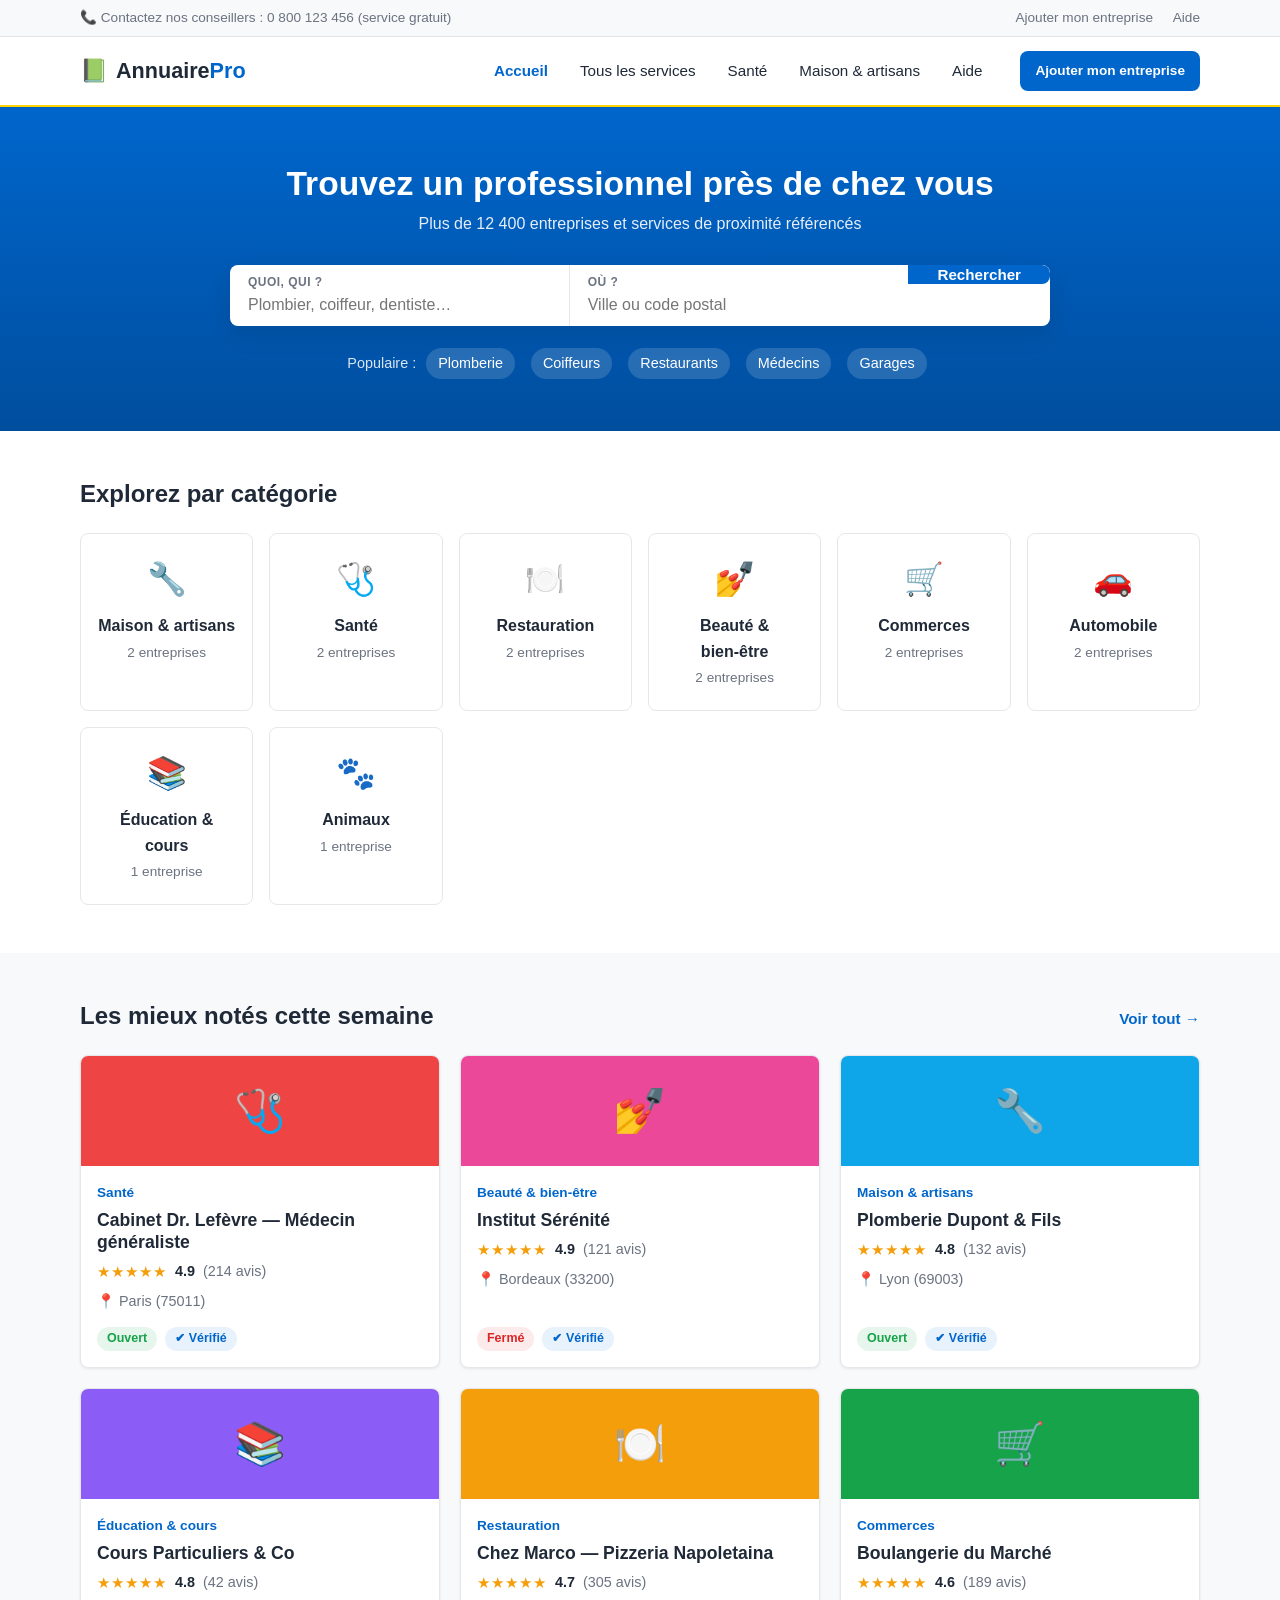
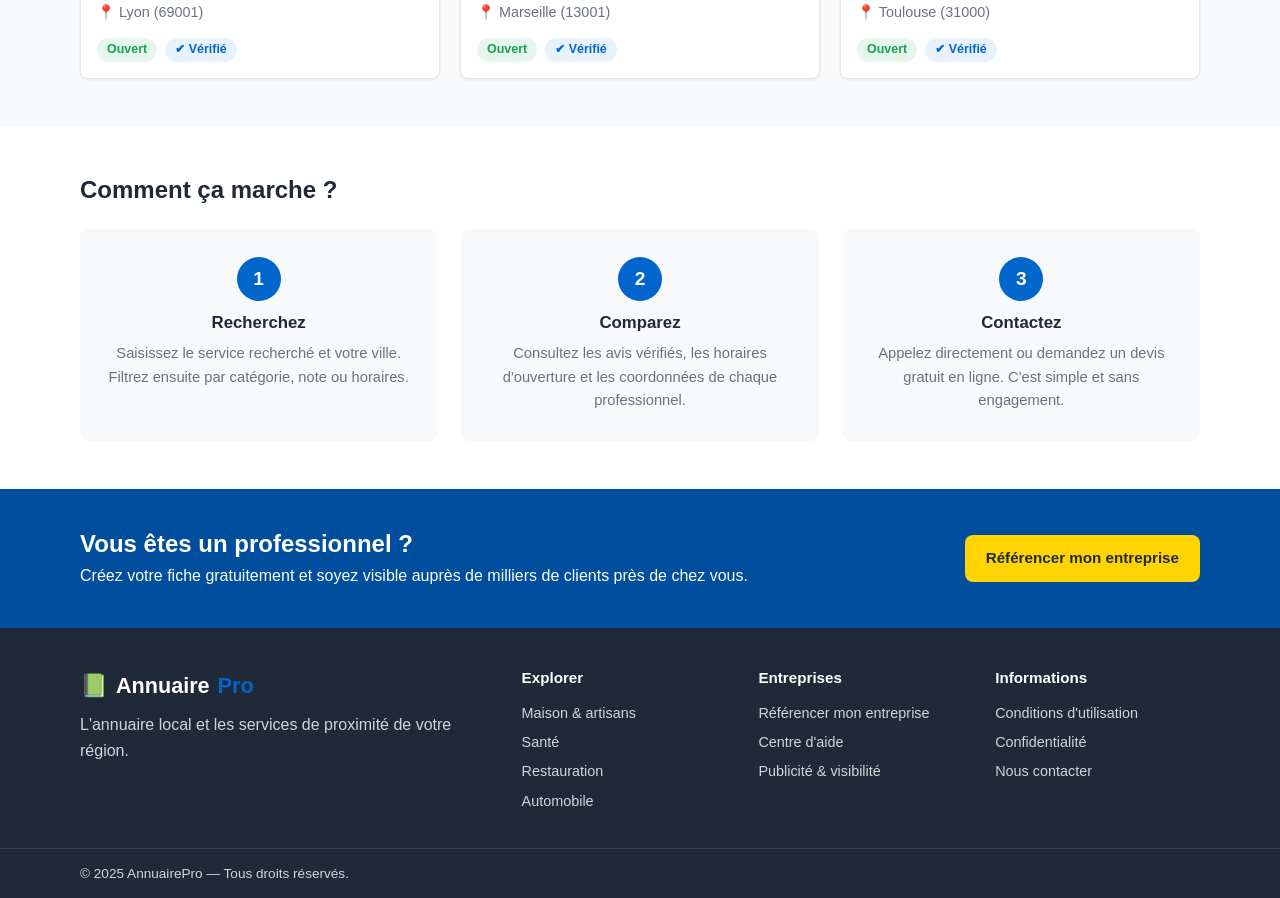
==== index.html @ 52ac72c9 "Site statique annuaire local et services de proximité - Accueil avec recherche quoi/où, catégories e" ====
<!DOCTYPE html>
<html lang="fr">
<head>
  <meta charset="UTF-8">
  <meta name="viewport" content="width=device-width, initial-scale=1.0">
  <title>Annuaire Pro — Trouvez les professionnels et services près de chez vous</title>
  <meta name="description" content="Annuaire local et services de proximité : commerce, artisans, santé, restaurants. Trouvez un professionnel près de chez vous en quelques secondes.">
  <link rel="stylesheet" href="css/styles.css">
</head>
<body>

  <!-- Barre utilitaire -->
  <div class="topbar">
    <div class="container topbar-inner">
      <span>📞 Contactez nos conseillers : 0 800 123 456 (service gratuit)</span>
      <div class="topbar-links">
        <a href="ajouter.html">Ajouter mon entreprise</a>
        <a href="aide.html">Aide</a>
      </div>
    </div>
  </div>

  <!-- En-tête -->
  <header class="site-header">
    <div class="container header-inner">
      <a href="index.html" class="logo">
        <span class="logo-icon">📗</span>
        <span class="logo-text">Annuaire<span class="logo-accent">Pro</span></span>
      </a>
      <nav class="main-nav">
        <a href="index.html" class="active">Accueil</a>
        <a href="services.html">Tous les services</a>
        <a href="services.html?cat=sante">Santé</a>
        <a href="services.html?cat=maison">Maison &amp; artisans</a>
        <a href="aide.html">Aide</a>
      </nav>
      <a href="ajouter.html" class="btn btn-primary btn-sm">Ajouter mon entreprise</a>
      <button class="nav-toggle" aria-label="Ouvrir le menu">☰</button>
    </div>
  </header>

  <!-- Bloc de recherche -->
  <section class="search-section">
    <div class="container">
      <h1>Trouvez un professionnel <strong>près de chez vous</strong></h1>
      <p class="subtitle">Plus de 12 400 entreprises et services de proximité référencés</p>
      <form class="search-form" id="home-search" action="services.html" method="get">
        <div class="search-field">
          <label for="q">Quoi, qui ?</label>
          <input type="text" id="q" name="q" placeholder="Plombier, coiffeur, dentiste…" autocomplete="off">
        </div>
        <div class="search-sep"></div>
        <div class="search-field">
          <label for="ville">Où ?</label>
          <input type="text" id="ville" name="ville" placeholder="Ville ou code postal" list="villes" autocomplete="off">
          <datalist id="villes">
            <option value="Paris"></option>
            <option value="Lyon"></option>
            <option value="Marseille"></option>
            <option value="Bordeaux"></option>
            <option value="Toulouse"></option>
            <option value="Lille"></option>
          </datalist>
        </div>
        <button type="submit" class="btn btn-primary btn-search">Rechercher</button>
      </form>

      <div class="quick-links">
        <span>Populaire :</span>
        <a href="services.html?cat=maison">Plomberie</a>
        <a href="services.html?cat=bienetre">Coiffeurs</a>
        <a href="services.html?cat=restauration">Restaurants</a>
        <a href="services.html?cat=sante">Médecins</a>
        <a href="services.html?cat=automobile">Garages</a>
      </div>
    </div>
  </section>

  <!-- Catégories -->
  <section class="section categories-section">
    <div class="container">
      <h2>Explorez par catégorie</h2>
      <div class="categories-grid" id="categories-grid"></div>
    </div>
  </section>

  <!-- Sélection mise en avant -->
  <section class="section featured-section">
    <div class="container">
      <div class="section-head">
        <h2>Les mieux notés cette semaine</h2>
        <a href="services.html" class="see-all">Voir tout &rarr;</a>
      </div>
      <div class="listings-grid" id="featured-listings"></div>
    </div>
  </section>

  <!-- Comment ça marche -->
  <section class="section how-section">
    <div class="container">
      <h2>Comment ça marche ?</h2>
      <div class="steps-grid">
        <div class="step">
          <div class="step-num">1</div>
          <h3>Recherchez</h3>
          <p>Saisissez le service recherché et votre ville. Filtrez ensuite par catégorie, note ou horaires.</p>
        </div>
        <div class="step">
          <div class="step-num">2</div>
          <h3>Comparez</h3>
          <p>Consultez les avis vérifiés, les horaires d'ouverture et les coordonnées de chaque professionnel.</p>
        </div>
        <div class="step">
          <div class="step-num">3</div>
          <h3>Contactez</h3>
          <p>Appelez directement ou demandez un devis gratuit en ligne. C'est simple et sans engagement.</p>
        </div>
      </div>
    </div>
  </section>

  <!-- Encart pro -->
  <section class="cta-section">
    <div class="container cta-inner">
      <div>
        <h2>Vous êtes un professionnel ?</h2>
        <p>Créez votre fiche gratuitement et soyez visible auprès de milliers de clients près de chez vous.</p>
      </div>
      <a href="ajouter.html" class="btn btn-light">Référencer mon entreprise</a>
    </div>
  </section>

  <!-- Pied de page -->
  <footer class="site-footer">
    <div class="container footer-grid">
      <div>
        <div class="logo footer-logo"><span class="logo-icon">📗</span> Annuaire<span class="logo-accent">Pro</span></div>
        <p>L'annuaire local et les services de proximité de votre région.</p>
      </div>
      <div>
        <h4>Explorer</h4>
        <a href="services.html?cat=maison">Maison &amp; artisans</a>
        <a href="services.html?cat=sante">Santé</a>
        <a href="services.html?cat=restauration">Restauration</a>
        <a href="services.html?cat=automobile">Automobile</a>
      </div>
      <div>
        <h4>Entreprises</h4>
        <a href="ajouter.html">Référencer mon entreprise</a>
        <a href="aide.html">Centre d'aide</a>
        <a href="aide.html">Publicité &amp; visibilité</a>
      </div>
      <div>
        <h4>Informations</h4>
        <a href="aide.html">Conditions d'utilisation</a>
        <a href="aide.html">Confidentialité</a>
        <a href="aide.html">Nous contacter</a>
      </div>
    </div>
    <div class="footer-bottom">
      <div class="container">© 2025 AnnuairePro — Tous droits réservés.</div>
    </div>
  </footer>

  <script src="js/data.js"></script>
  <script src="js/app.js"></script>
</body>
</html>
---- css/styles.css ----
/* ================= ============
   AnnuairePro — styles globaux
   Palette pro : blanc, bleu, accents jaunes (style Pages Jaunes)
================================ */

:root {
  --blue: #0066cc;
  --blue-dark: #004e9e;
  --blue-light: #e8f2fc;
  --yellow: #ffd400;
  --yellow-dark: #e6b800;
  --text: #1f2937;
  --text-light: #6b7280;
  --border: #e5e7eb;
  --bg: #ffffff;
  --bg-alt: #f7f9fb;
  --green: #16a34a;
  --red: #dc2626;
  --star: #f59e0b;
  --radius: 8px;
  --shadow: 0 1px 3px rgba(0, 0, 0, .08);
  --shadow-lg: 0 8px 24px rgba(0, 0, 0, .10);
}

* { margin: 0; padding: 0; box-sizing: border-box; }

body {
  font-family: "Segoe UI", Roboto, "Helvetica Neue", Arial, sans-serif;
  color: var(--text);
  background: var(--bg);
  line-height: 1.6;
}

img { max-width: 100%; }
a { color: var(--blue); text-decoration: none; }
a:hover { text-decoration: underline; }

.container { max-width: 1160px; margin: 0 auto; padding: 0 20px; }
.container.narrow { max-width: 760px; }

h1, h2, h3, h4 { font-weight: 700; line-height: 1.25; }

/* ---------- Barre utilitaire ---------- */
.topbar {
  background: var(--bg-alt);
  border-bottom: 1px solid var(--border);
  font-size: .85rem;
  color: var(--text-light);
}
.topbar-inner {
  display: flex;
  justify-content: space-between;
  align-items: center;
  gap: 12px;
  min-height: 36px;
}
.topbar-links a { margin-left: 16px; color: var(--text-light); }
.topbar-links a.active { color: var(--blue); font-weight: 600; }

/* ---------- En-tête ---------- */
.site-header {
  background: var(--bg);
  border-bottom: 2px solid var(--yellow);
  position: sticky;
  top: 0;
  z-index: 50;
  box-shadow: var(--shadow);
}
.header-inner {
  display: flex;
  align-items: center;
  gap: 24px;
  min-height: 68px;
}
.logo {
  display: flex;
  align-items: center;
  gap: 8px;
  font-size: 1.35rem;
  font-weight: 800;
  color: var(--text);
  white-space: nowrap;
}
.logo:hover { text-decoration: none; }
.logo-icon { font-size: 1.4rem; }
.logo-accent { color: var(--blue); }
.footer-logo { color: #fff; margin-bottom: 8px; }

.main-nav { display: flex; gap: 4px; margin-left: auto; }
.main-nav a {
  padding: 8px 14px;
  border-radius: var(--radius);
  color: var(--text);
  font-size: .95rem;
  font-weight: 500;
}
.main-nav a:hover { background: var(--bg-alt); text-decoration: none; }
.main-nav a.active { color: var(--blue); font-weight: 700; }

.nav-toggle {
  display: none;
  background: none;
  border: 1px solid var(--border);
  border-radius: var(--radius);
  font-size: 1.3rem;
  padding: 4px 12px;
  cursor: pointer;
  margin-left: auto;
}

/* ---------- Boutons ---------- */
.btn {
  display: inline-block;
  padding: 10px 20px;
  border-radius: var(--radius);
  font-weight: 600;
  font-size: .95rem;
  border: 1px solid transparent;
  cursor: pointer;
  text-align: center;
  transition: background .15s ease;
}
.btn:hover { text-decoration: none; }
.btn-primary { background: var(--blue); color: #fff; }
.btn-primary:hover { background: var(--blue-dark); }
.btn-light { background: var(--yellow); color: var(--text); }
.btn-light:hover { background: var(--yellow-dark); }
.btn-ghost { background: #fff; color: var(--blue); border-color: var(--blue); }
.btn-ghost:hover { background: var(--blue-light); }
.btn-sm { padding: 8px 14px; font-size: .85rem; }
.btn-block { width: 100%; }
.btn-search { padding: 0 28px; height: 100%; border-radius: 0 var(--radius) var(--radius) 0; }

/* ---------- Bloc de recherche ---------- */
.search-section {
  background: linear-gradient(180deg, var(--blue) 0%, var(--blue-dark) 100%);
  color: #fff;
  padding: 56px 0 48px;
  text-align: center;
}
.search-section h1 { font-size: 2.1rem; margin-bottom: 6px; }
.search-section .subtitle { opacity: .9; margin-bottom: 28px; }

.search-form {
  display: flex;
  align-items: stretch;
  background: #fff;
  border-radius: var(--radius);
  box-shadow: var(--shadow-lg);
  max-width: 820px;
  margin: 0 auto;
  overflow: hidden;
}
.search-form.compact { margin: 0; box-shadow: var(--shadow); }
.search-field {
  flex: 1;
  display: flex;
  flex-direction: column;
  padding: 8px 18px;
  text-align: left;
}
.search-field label {
  font-size: .75rem;
  font-weight: 700;
  color: var(--text-light);
  text-transform: uppercase;
  letter-spacing: .04em;
}
.search-field input {
  border: none;
  outline: none;
  font-size: 1rem;
  padding: 4px 0;
  color: var(--text);
  background: transparent;
}
.search-sep { width: 1px; background: var(--border); }
.results-head { padding: 24px 0; background: var(--bg-alt); border-bottom: 1px solid var(--border); }

.quick-links {
  margin-top: 18px;
  font-size: .9rem;
  color: rgba(255, 255, 255, .85);
}
.quick-links a {
  display: inline-block;
  margin: 4px 6px;
  padding: 4px 12px;
  background: rgba(255, 255, 255, .15);
  color: #fff;
  border-radius: 999px;
}
.quick-links a:hover { background: rgba(255, 255, 255, .28); text-decoration: none; }

/* ---------- Sections ---------- */
.section { padding: 48px 0; }
.section h2 { font-size: 1.5rem; margin-bottom: 24px; }
.section-head { display: flex; align-items: baseline; justify-content: space-between; margin-bottom: 24px; }
.section-head h2 { margin-bottom: 0; }
.see-all { font-weight: 600; font-size: .95rem; }
.featured-section, .results-section { background: var(--bg-alt); }

/* ---------- Catégories ---------- */
.categories-grid {
  display: grid;
  grid-template-columns: repeat(auto-fill, minmax(170px, 1fr));
  gap: 16px;
}
.category-card {
  background: #fff;
  border: 1px solid var(--border);
  border-radius: var(--radius);
  padding: 20px 16px;
  text-align: center;
  color: var(--text);
  transition: box-shadow .15s ease, transform .15s ease;
}
.category-card:hover {
  text-decoration: none;
  box-shadow: var(--shadow-lg);
  transform: translateY(-2px);
}
.category-card .cat-icon { font-size: 2rem; display: block; margin-bottom: 8px; }
.category-card .cat-name { font-weight: 700; display: block; }
.category-card .cat-count { font-size: .85rem; color: var(--text-light); }

/* ---------- Fiches entreprises ---------- */
.listings-grid {
  display: grid;
  grid-template-columns: repeat(auto-fill, minmax(320px, 1fr));
  gap: 20px;
}
.listing-card {
  background: #fff;
  border: 1px solid var(--border);
  border-radius: var(--radius);
  overflow: hidden;
  box-shadow: var(--shadow);
  display: flex;
  flex-direction: column;
}
.listing-banner {
  height: 110px;
  display: flex;
  align-items: center;
  justify-content: center;
  font-size: 2.6rem;
  color: #fff;
}
.listing-body { padding: 16px; display: flex; flex-direction: column; gap: 6px; flex: 1; }
.listing-title { font-size: 1.1rem; font-weight: 700; }
.listing-title a { color: var(--text); }
.listing-cat { font-size: .85rem; color: var(--blue); font-weight: 600; }
.stars { color: var(--star); letter-spacing: 1px; font-size: .95rem; }
.stars .muted { color: #d1d5db; }
.rating-line { display: flex; align-items: center; gap: 8px; font-size: .9rem; }
.rating-num { font-weight: 700; }
.rating-count { color: var(--text-light); }
.listing-loc, .listing-phone { font-size: .9rem; color: var(--text-light); }
.listing-meta { display: flex; align-items: center; gap: 8px; font-size: .9rem; margin-top: auto; padding-top: 8px; }
.badge {
  display: inline-block;
  padding: 2px 10px;
  border-radius: 999px;
  font-size: .78rem;
  font-weight: 700;
}
.badge-open { background: #e7f6ec; color: var(--green); }
.badge-closed { background: #fdeaea; color: var(--red); }
.badge-pro { background: var(--blue-light); color: var(--blue); }

/* Version liste (page résultats) */
.listings-vertical { display: flex; flex-direction: column; gap: 16px; }
.listing-row {
  background: #fff;
  border: 1px solid var(--border);
  border-radius: var(--radius);
  box-shadow: var(--shadow);
  display: flex;
  overflow: hidden;
}
.listing-row .listing-banner {
  width: 110px;
  height: auto;
  min-height: 130px;
  flex: 0 0 110px;
  font-size: 2.4rem;
}
.listing-row .listing-body { flex: 1; }
.listing-row .listing-title { font-size: 1.15rem; }
.listing-actions { display: flex; gap: 10px; align-items: center; flex-wrap: wrap; }

/* ---------- Comment ça marche ---------- */
.how-section { background: var(--bg); }
.steps-grid {
  display: grid;
  grid-template-columns: repeat(auto-fit, minmax(220px, 1fr));
  gap: 24px;
  text-align: center;
}
.step {
  background: var(--bg-alt);
  border-radius: var(--radius);
  padding: 28px 20px;
}
.step-num {
  width: 44px;
  height: 44px;
  border-radius: 50%;
  background: var(--blue);
  color: #fff;
  font-weight: 800;
  font-size: 1.2rem;
  display: flex;
  align-items: center;
  justify-content: center;
  margin: 0 auto 12px;
}
.step h3 { margin-bottom: 8px; font-size: 1.05rem; }
.step p { font-size: .92rem; color: var(--text-light); }

/* ---------- Encart pro ---------- */
.cta-section { background: var(--blue-dark); color: #fff; padding: 40px 0; }
.cta-inner { display: flex; align-items: center; justify-content: space-between; gap: 24px; flex-wrap: wrap; }
.cta-inner h2 { margin-bottom: 4px; }

/* ---------- Page ajouter ---------- */
.page-head { background: linear-gradient(180deg, var(--blue) 0%, var(--blue-dark) 100%); color: #fff; padding: 40px 0; }
.page-head h1 { font-size: 1.8rem; }
.page-head p { opacity: .9; }

.card {
  background: #fff;
  border: 1px solid var(--border);
  border-radius: var(--radius);
  box-shadow: var(--shadow);
  padding: 24px;
}
.form-card { margin-bottom: 24px; }
.form-row { display: grid; grid-template-columns: 1fr 1fr; gap: 16px; }
.form-field { display: flex; flex-direction: column; margin-bottom: 16px; }
.form-field label { font-weight: 600; font-size: .9rem; margin-bottom: 6px; }
.form-field input,
.form-field select,
.form-field textarea {
  border: 1px solid var(--border);
  border-radius: var(--radius);
  padding: 10px 12px;
  font-size: .95rem;
  font-family: inherit;
  color: var(--text);
  background: #fff;
}
.form-field input:focus,
.form-field select:focus,
.form-field textarea:focus {
  outline: none;
  border-color: var(--blue);
  box-shadow: 0 0 0 3px rgba(0, 102, 204, .15);
}
.checkbox { display: flex; gap: 8px; align-items: flex-start; font-size: .9rem; margin: 8px 0 16px; }
.checkbox input { margin-top: 4px; }
.form-error { color: var(--red); font-size: .9rem; margin-bottom: 12px; }
.form-success { color: var(--green); font-weight: 600; font-size: .95rem; margin-bottom: 12px; }
.perks h3 { margin-bottom: 12px; }
.perks ul { list-style: none; }
.perks li { padding: 6px 0; font-size: .95rem; }

/* ---------- Aide / FAQ ---------- */
.faq details {
  background: #fff;
  border: 1px solid var(--border);
  border-radius: var(--radius);
  padding: 16px 20px;
  margin-bottom: 12px;
  box-shadow: var(--shadow);
}
.faq summary { font-weight: 700; cursor: pointer; }
.faq p { margin-top: 10px; color: var(--text); font-size: .95rem; }
.contact-card { margin-top: 24px; }
.contact-card h3 { margin-bottom: 8px; }

/* ---------- Page résultats ---------- */
.results-layout {
  display: grid;
  grid-template-columns: 260px 1fr;
  gap: 28px;
  align-items: start;
}
.filters {
  background: #fff;
  border: 1px solid var(--border);
  border-radius: var(--radius);
  padding: 20px;
  box-shadow: var(--shadow);
  position: sticky;
  top: 92px;
}
.filters h3 { margin-bottom: 16px; font-size: 1.1rem; }
.filter-group { margin-bottom: 20px; }
.filter-group h4 {
  font-size: .8rem;
  text-transform: uppercase;
  letter-spacing: .05em;
  color: var(--text-light);
  margin-bottom: 8px;
}
.filter-option {
  display: flex;
  align-items: center;
  gap: 8px;
  font-size: .92rem;
  padding: 4px 0;
  cursor: pointer;
}
.filter-option input { accent-color: var(--blue); }
.results-count {
  display: flex;
  align-items: flex-end;
  justify-content: space-between;
  gap: 16px;
  flex-wrap: wrap;
  margin-bottom: 20px;
}
.results-count h1 { font-size: 1.5rem; }
.results-count p { color: var(--text-light); font-size: .95rem; }
.sort { display: flex; align-items: center; gap: 8px; font-size: .9rem; }
.sort select {
  border: 1px solid var(--border);
  border-radius: var(--radius);
  padding: 8px 10px;
  font-size: .9rem;
  background: #fff;
}
.no-results {
  background: #fff;
  border: 1px dashed var(--border);
  border-radius: var(--radius);
  padding: 32px;
  text-align: center;
  color: var(--text-light);
}

/* ---------- Pied de page ---------- */
.site-footer { background: #1f2937; color: #d1d5db; }
.footer-grid {
  display: grid;
  grid-template-columns: 2fr 1fr 1fr 1fr;
  gap: 32px;
  padding: 40px 20px 32px;
}
.site-footer h4 { color: #fff; margin-bottom: 12px; font-size: .95rem; }
.site-footer a { display: block; color: #d1d5db; padding: 3px 0; font-size: .9rem; }
.site-footer a:hover { color: #fff; }
.footer-bottom { border-top: 1px solid #374151; padding: 14px 0; font-size: .85rem; text-align: left; }

/* ---------- Responsive ---------- */
@media (max-width: 900px) {
  .results-layout { grid-template-columns: 1fr; }
  .filters { position: static; }
  .footer-grid { grid-template-columns: 1fr 1fr; }
}

@media (max-width: 720px) {
  .topbar span { font-size: .78rem; }
  .main-nav {
    display: none;
    position: absolute;
    top: 100%;
    left: 0;
    right: 0;
    background: #fff;
    flex-direction: column;
    padding: 12px 0;
    border-bottom: 1px solid var(--border);
  }
  .main-nav.open { display: flex; }
  .main-nav a { padding: 12px 24px; }
  .nav-toggle { display: block; }
  .header-inner .btn { display: none; }
  .search-form { flex-direction: column; }
  .search-sep { width: auto; height: 1px; }
  .btn-search { border-radius: 0 0 var(--radius) var(--radius); padding: 14px; }
  .search-field input { padding: 8px 0; }
  .listing-row { flex-direction: column; }
  .listing-row .listing-banner { width: 100%; flex: none; height: 90px; }
  .form-row { grid-template-columns: 1fr; }
  .footer-grid { grid-template-columns: 1fr; gap: 20px; }
}
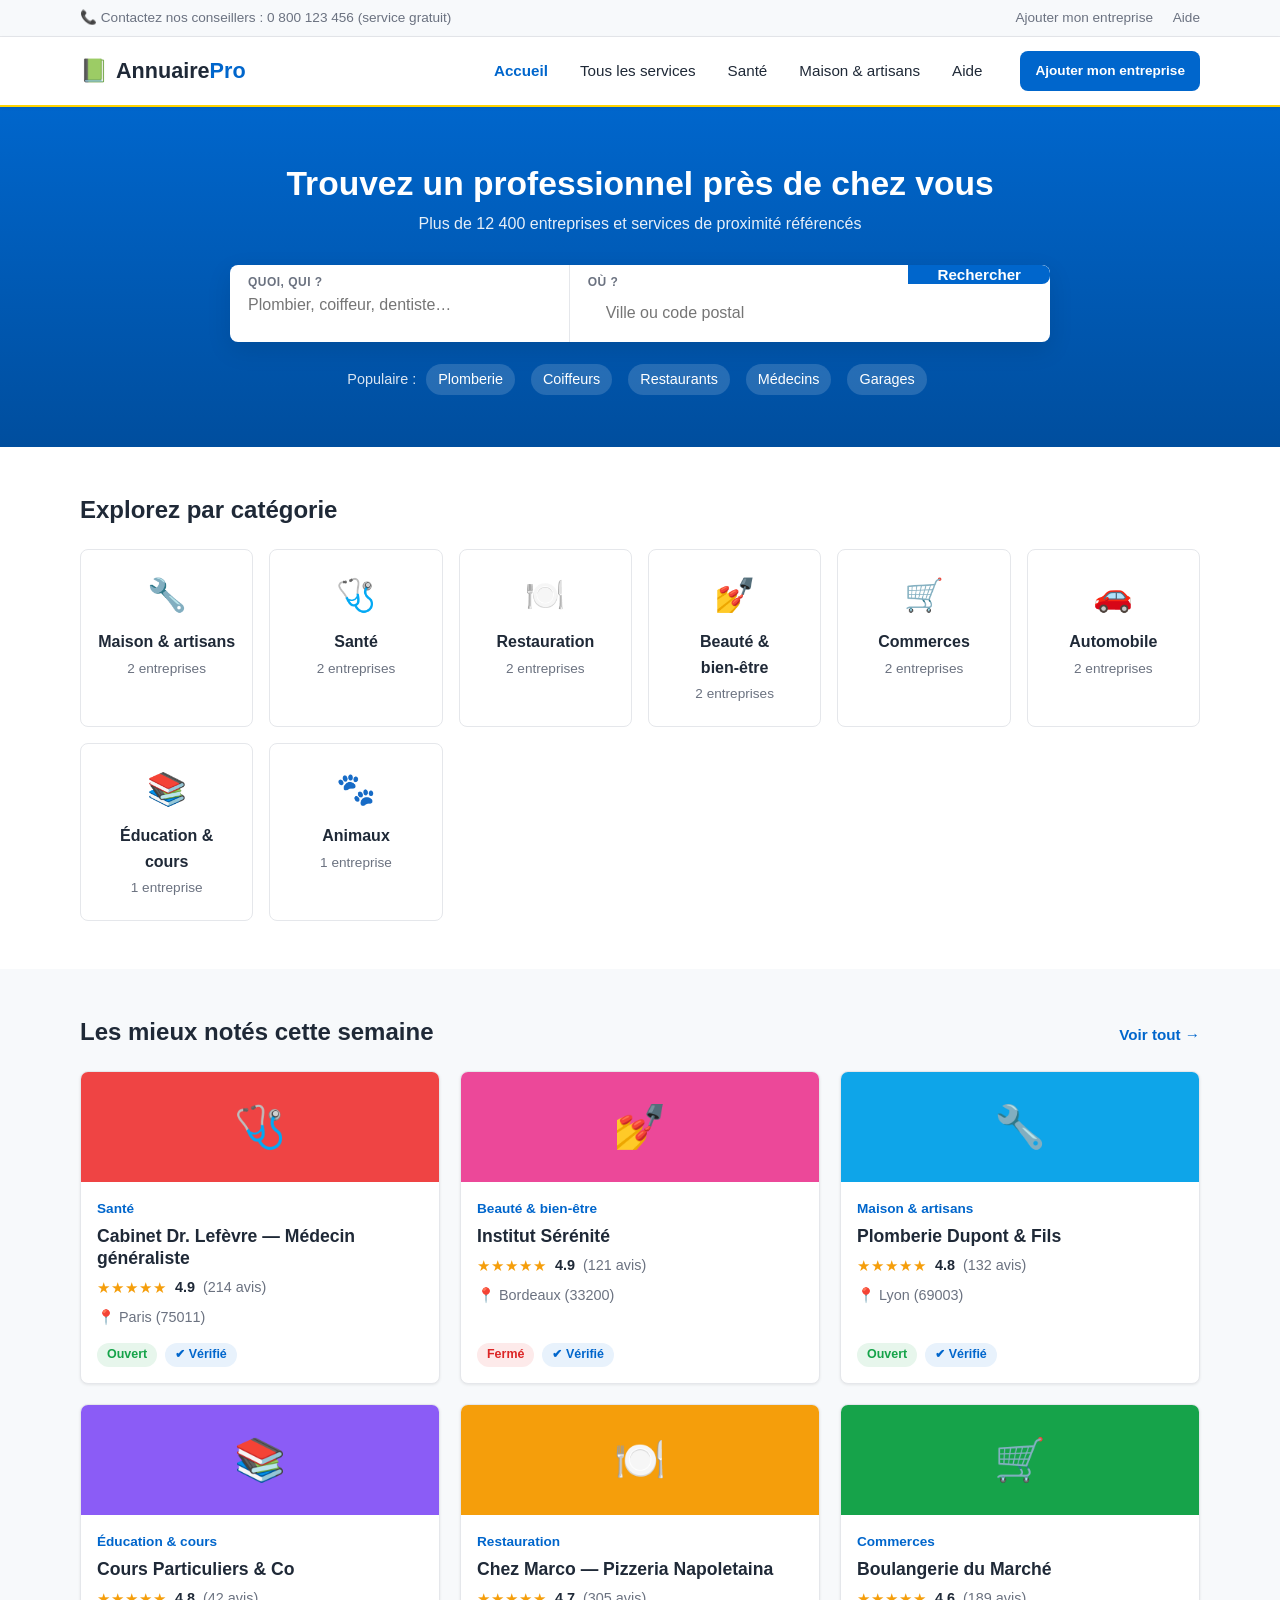
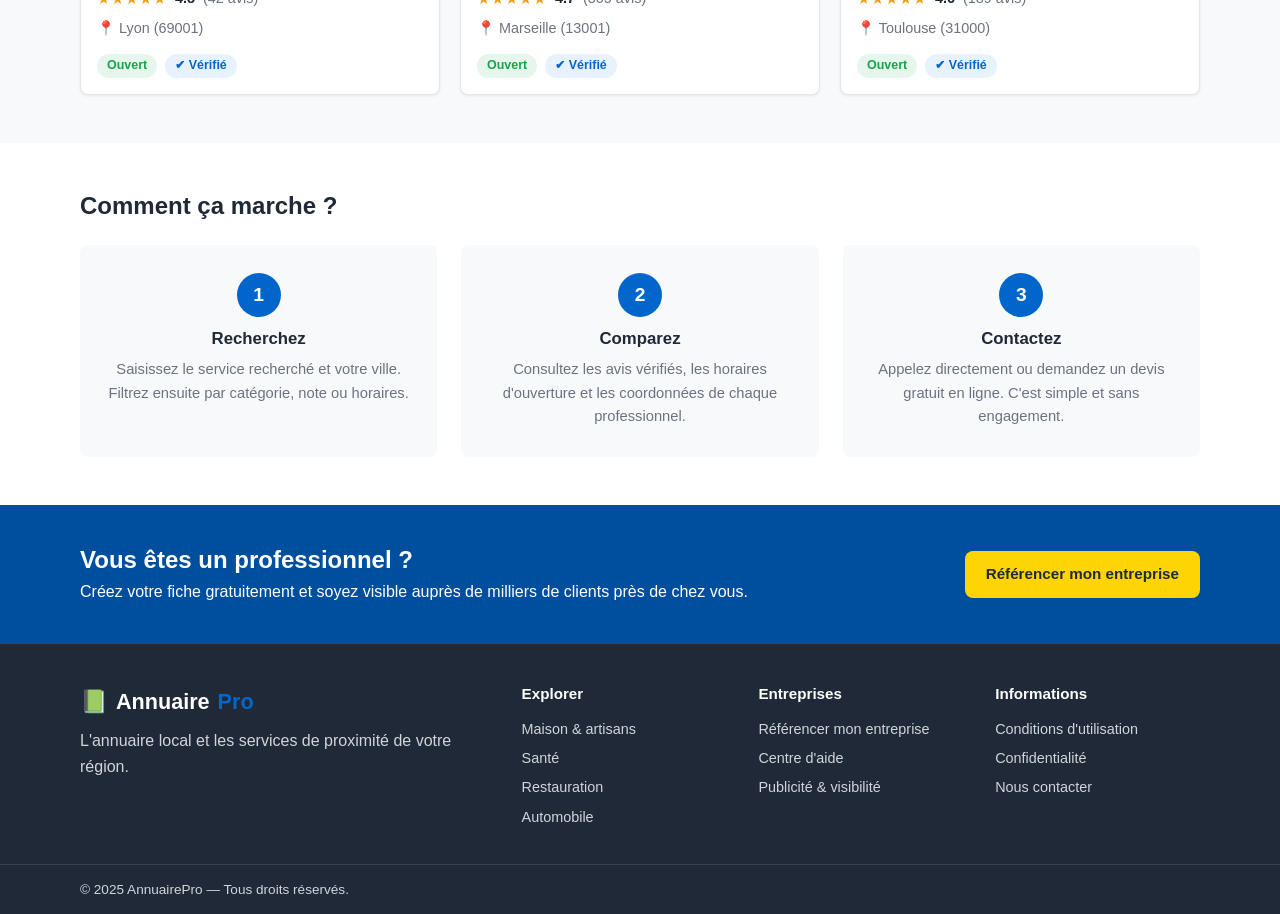
==== commit bc9b2ca8: "Autocomplétion des villes de France dans la recherche « Où ? » - Nouveau js/geo.js : suggestions en " ====
--- a/index.html
+++ b/index.html
@@ -52,16 +52,8 @@
         <div class="search-sep"></div>
         <div class="search-field">
           <label for="ville">Où ?</label>
-          <input type="text" id="ville" name="ville" placeholder="Ville ou code postal" list="villes" autocomplete="off">
-          <datalist id="villes">
-            <option value="Paris"></option>
-            <option value="Lyon"></option>
-            <option value="Marseille"></option>
-            <option value="Bordeaux"></option>
-            <option value="Toulouse"></option>
-            <option value="Lille"></option>
-          </datalist>
-        </div>
+          <input type="text" id="ville" name="ville" placeholder="Ville ou code postal" autocomplete="off">
+                  </div>
         <button type="submit" class="btn btn-primary btn-search">Rechercher</button>
       </form>
 
@@ -164,5 +156,6 @@
 
   <script src="js/data.js"></script>
   <script src="js/app.js"></script>
+  <script src="js/geo.js"></script>
 </body>
 </html>
--- a/css/styles.css
+++ b/css/styles.css
@@ -379,6 +379,38 @@
 .faq p { margin-top: 10px; color: var(--text); font-size: .95rem; }
 .contact-card { margin-top: 24px; }
 .contact-card h3 { margin-bottom: 8px; }
+
+/* ---------- Autocomplétion villes ---------- */
+.autocomplete { position: relative; flex: 1; display: flex; flex-direction: column; padding: 8px 18px; text-align: left; }
+.autocomplete label {
+  font-size: .75rem;
+  font-weight: 700;
+  color: var(--text-light);
+  text-transform: uppercase;
+  letter-spacing: .04em;
+}
+.autocomplete input { border: none; outline: none; font-size: 1rem; padding: 4px 0; color: var(--text); background: transparent; min-width: 0; }
+.ac-list {
+  position: absolute;
+  top: calc(100% + 6px);
+  left: 10px;
+  right: 10px;
+  background: #fff;
+  border: 1px solid var(--border);
+  border-radius: var(--radius);
+  box-shadow: var(--shadow-lg);
+  list-style: none;
+  max-height: 320px;
+  overflow-y: auto;
+  z-index: 60;
+  padding: 4px 0;
+}
+.ac-list li { padding: 10px 16px; font-size: .95rem; cursor: pointer; display: flex; justify-content: space-between; align-items: baseline; gap: 12px; }
+.ac-list li strong { font-weight: 700; color: var(--text); }
+.ac-list li .ac-zip { color: var(--text-light); font-size: .85rem; white-space: nowrap; }
+.ac-list li:hover, .ac-list li.ac-active { background: var(--blue-light); }
+.ac-list li.ac-empty, .ac-list li.ac-note { color: var(--text-light); font-size: .85rem; cursor: default; font-style: italic; }
+.ac-list li.ac-note { border-top: 1px solid var(--border); margin-top: 4px; padding-top: 6px; }
 
 /* ---------- Page résultats ---------- */
 .results-layout {
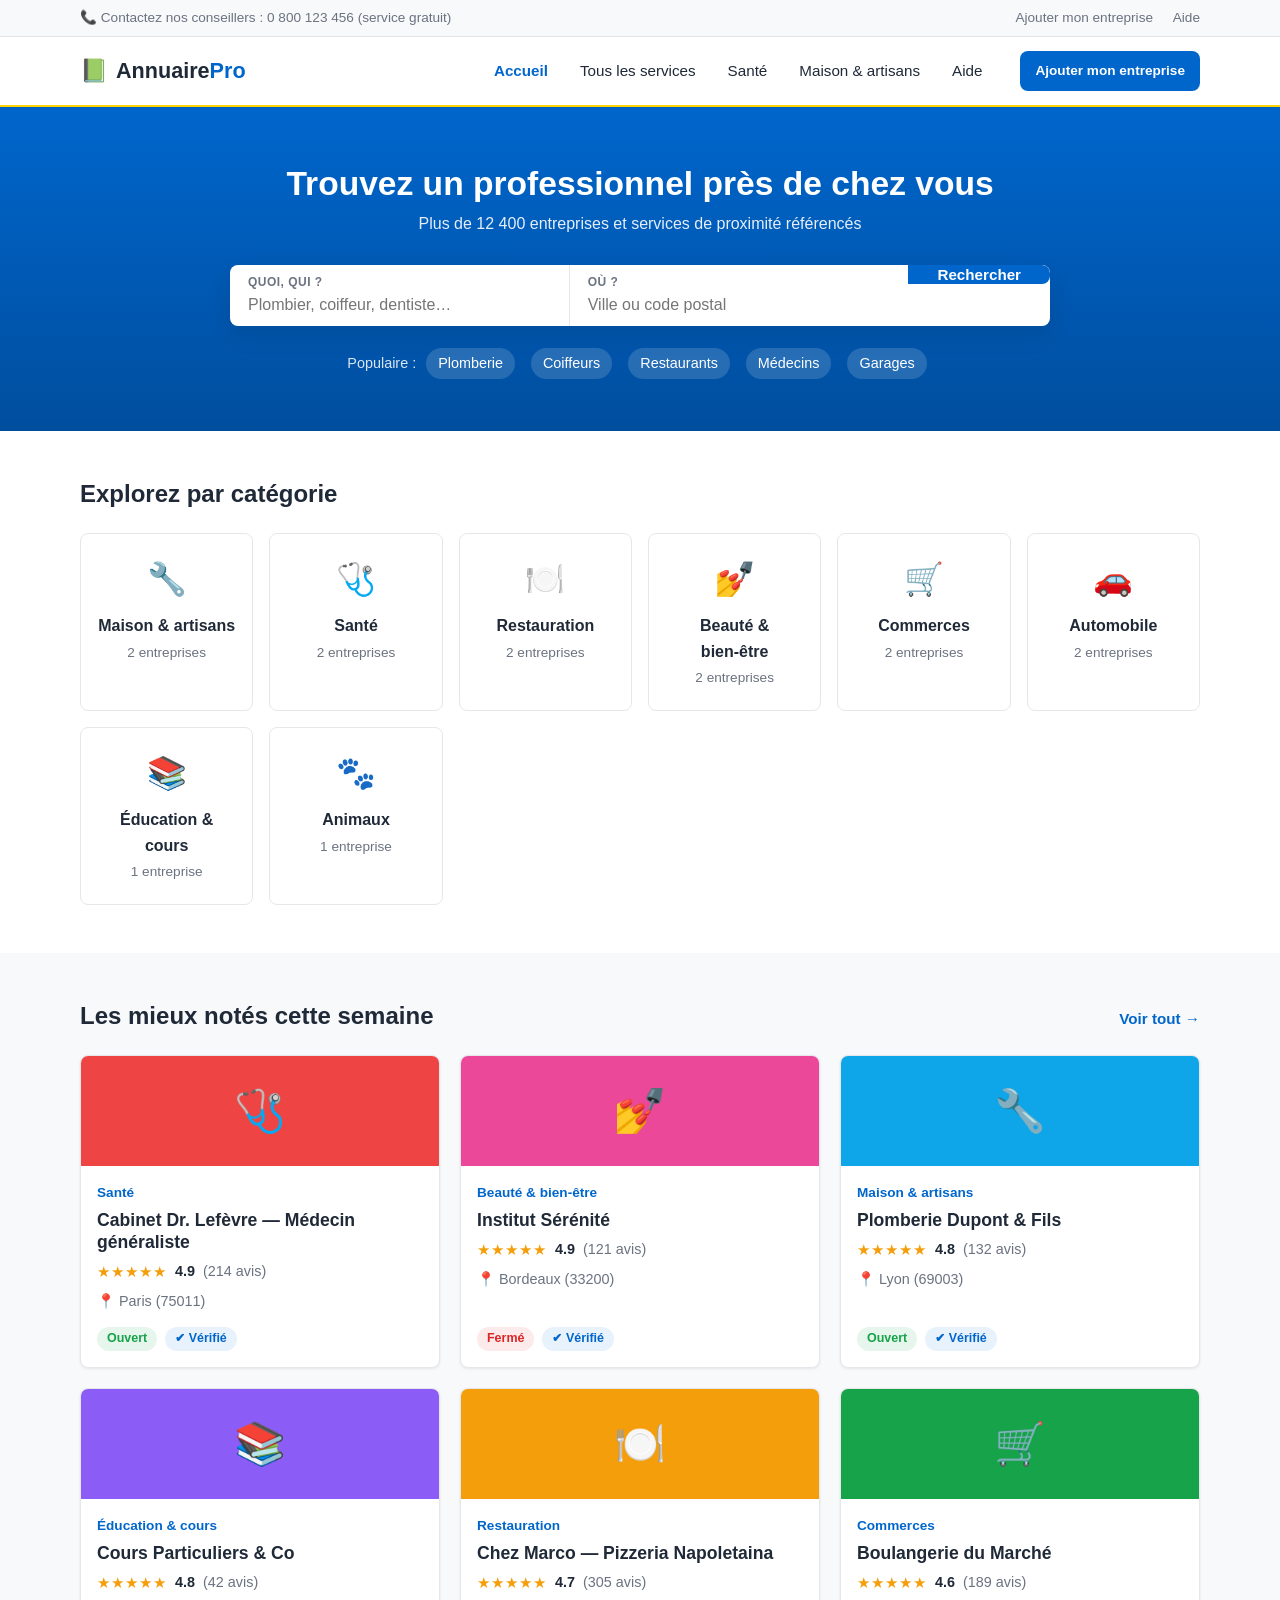
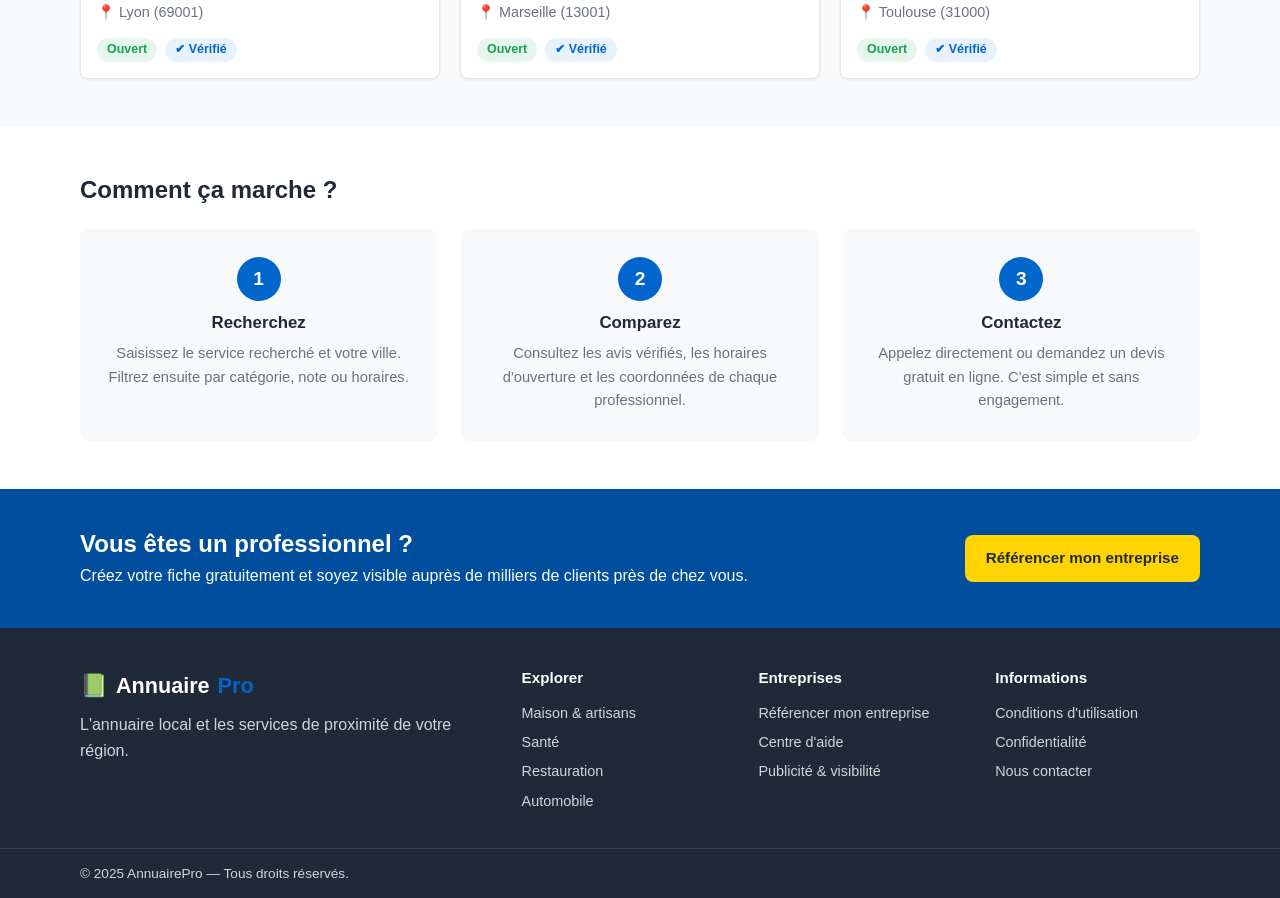
==== commit af6e6d35: "Autocomplétion des communes françaises sur les champs Ville Co-authored-by: melissa2-coder <melissa2" ====
--- a/index.html
+++ b/index.html
@@ -52,8 +52,8 @@
         <div class="search-sep"></div>
         <div class="search-field">
           <label for="ville">Où ?</label>
-          <input type="text" id="ville" name="ville" placeholder="Ville ou code postal" autocomplete="off">
-                  </div>
+          <input type="text" id="ville" name="ville" placeholder="Ville ou code postal" data-villes autocomplete="off">
+        </div>
         <button type="submit" class="btn btn-primary btn-search">Rechercher</button>
       </form>
 
@@ -156,6 +156,6 @@
 
   <script src="js/data.js"></script>
   <script src="js/app.js"></script>
-  <script src="js/geo.js"></script>
+  <script src="js/villes.js"></script>
 </body>
 </html>
--- a/css/styles.css
+++ b/css/styles.css
@@ -379,38 +379,6 @@
 .faq p { margin-top: 10px; color: var(--text); font-size: .95rem; }
 .contact-card { margin-top: 24px; }
 .contact-card h3 { margin-bottom: 8px; }
-
-/* ---------- Autocomplétion villes ---------- */
-.autocomplete { position: relative; flex: 1; display: flex; flex-direction: column; padding: 8px 18px; text-align: left; }
-.autocomplete label {
-  font-size: .75rem;
-  font-weight: 700;
-  color: var(--text-light);
-  text-transform: uppercase;
-  letter-spacing: .04em;
-}
-.autocomplete input { border: none; outline: none; font-size: 1rem; padding: 4px 0; color: var(--text); background: transparent; min-width: 0; }
-.ac-list {
-  position: absolute;
-  top: calc(100% + 6px);
-  left: 10px;
-  right: 10px;
-  background: #fff;
-  border: 1px solid var(--border);
-  border-radius: var(--radius);
-  box-shadow: var(--shadow-lg);
-  list-style: none;
-  max-height: 320px;
-  overflow-y: auto;
-  z-index: 60;
-  padding: 4px 0;
-}
-.ac-list li { padding: 10px 16px; font-size: .95rem; cursor: pointer; display: flex; justify-content: space-between; align-items: baseline; gap: 12px; }
-.ac-list li strong { font-weight: 700; color: var(--text); }
-.ac-list li .ac-zip { color: var(--text-light); font-size: .85rem; white-space: nowrap; }
-.ac-list li:hover, .ac-list li.ac-active { background: var(--blue-light); }
-.ac-list li.ac-empty, .ac-list li.ac-note { color: var(--text-light); font-size: .85rem; cursor: default; font-style: italic; }
-.ac-list li.ac-note { border-top: 1px solid var(--border); margin-top: 4px; padding-top: 6px; }
 
 /* ---------- Page résultats ---------- */
 .results-layout {
@@ -519,3 +487,48 @@
   .form-row { grid-template-columns: 1fr; }
   .footer-grid { grid-template-columns: 1fr; gap: 20px; }
 }
+
+/* ================= ============
+   AnnuairePro — autocomplétion des villes
+================================ */
+
+.ville-wrapper { position: relative; }
+
+.ville-dropdown {
+  position: absolute;
+  top: calc(100% + 4px);
+  left: 0;
+  right: 0;
+  z-index: 60;
+  max-height: 300px;
+  overflow-y: auto;
+  background: var(--bg);
+  border: 1px solid var(--blue);
+  border-radius: var(--radius);
+  box-shadow: var(--shadow-lg);
+  list-style: none;
+}
+
+.ville-dropdown[hidden] { display: none; }
+
+.ville-dropdown li {
+  display: flex;
+  justify-content: space-between;
+  align-items: baseline;
+  gap: 12px;
+  padding: 9px 14px;
+  cursor: pointer;
+  border-bottom: 1px solid var(--border);
+}
+
+.ville-dropdown li:last-child { border-bottom: 0; }
+.ville-dropdown li:hover,
+.ville-dropdown li.actif { background: var(--blue-light); }
+.ville-dropdown mark { background: none; color: var(--blue-dark); font-weight: 700; }
+.ville-dropdown li.ville-vide { color: var(--text-light); cursor: default; }
+
+.ville-meta {
+  color: var(--text-light);
+  font-size: 0.85rem;
+  white-space: nowrap;
+}
